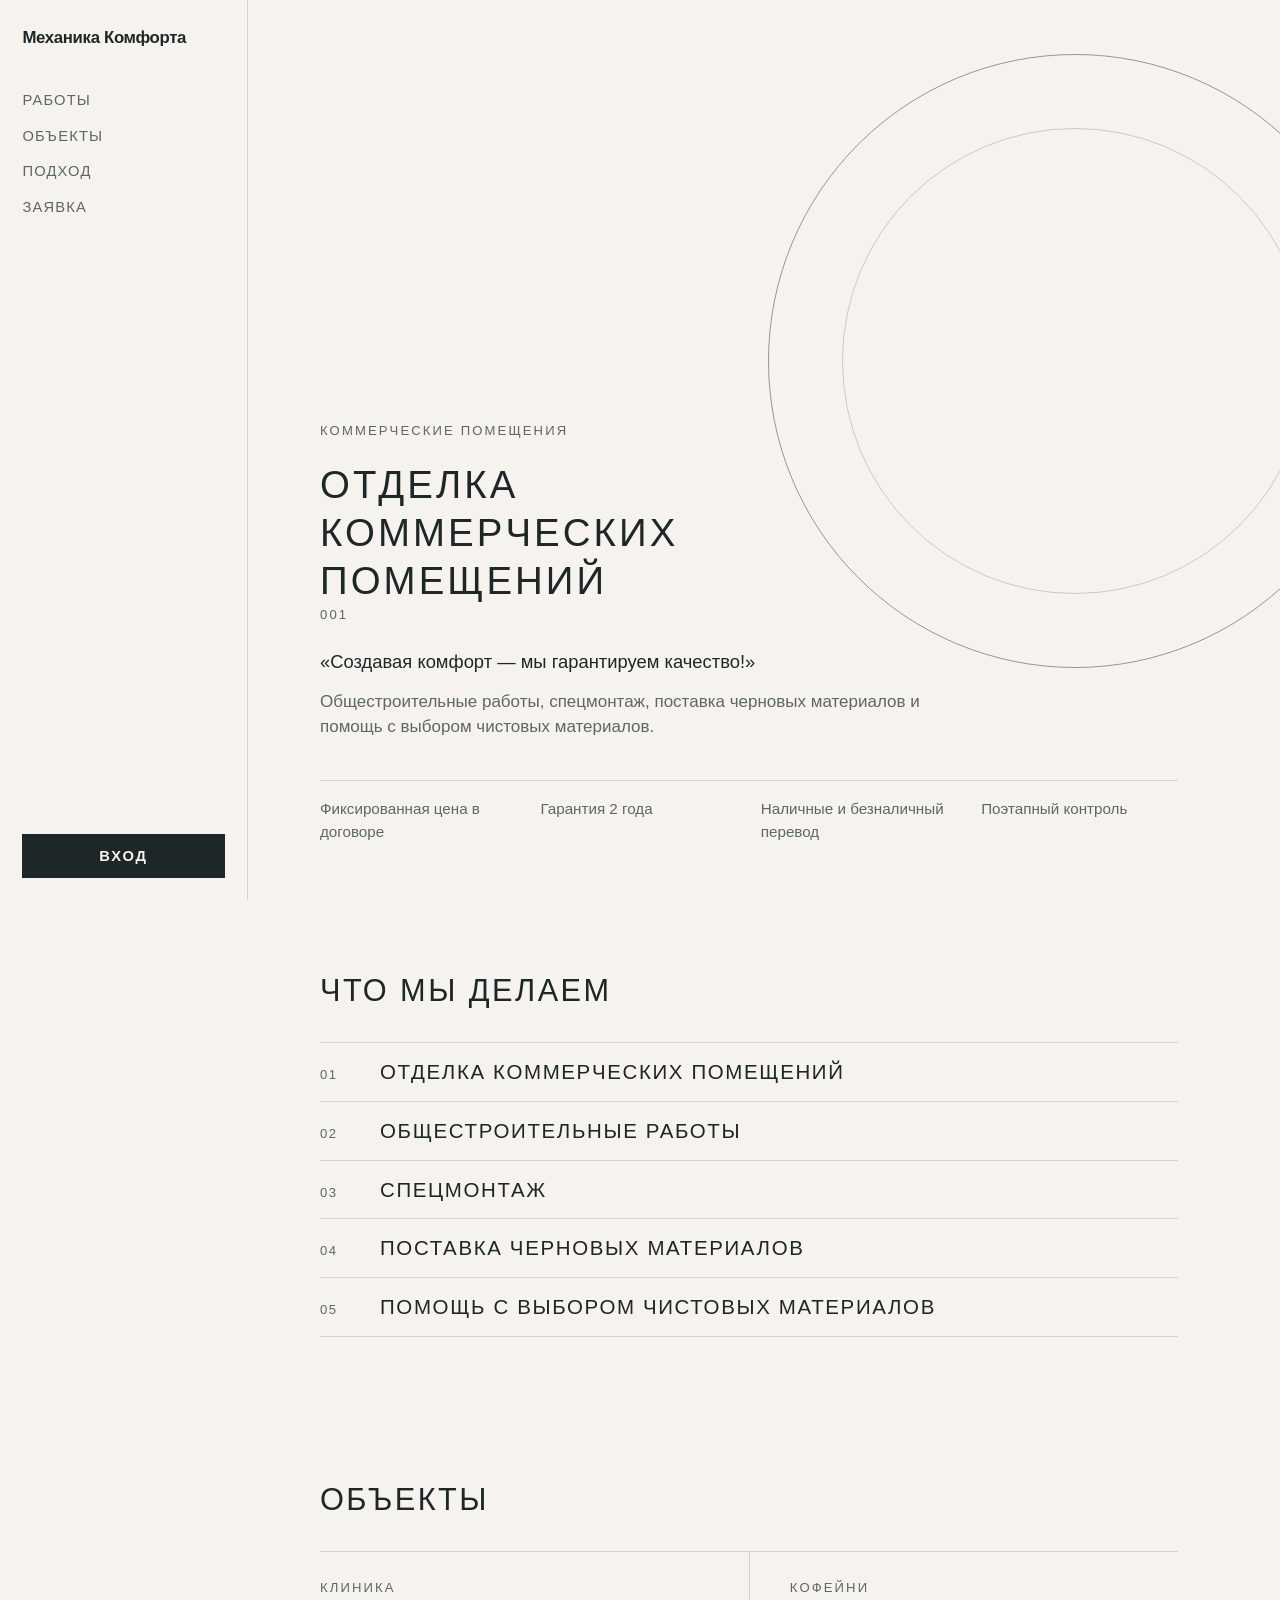
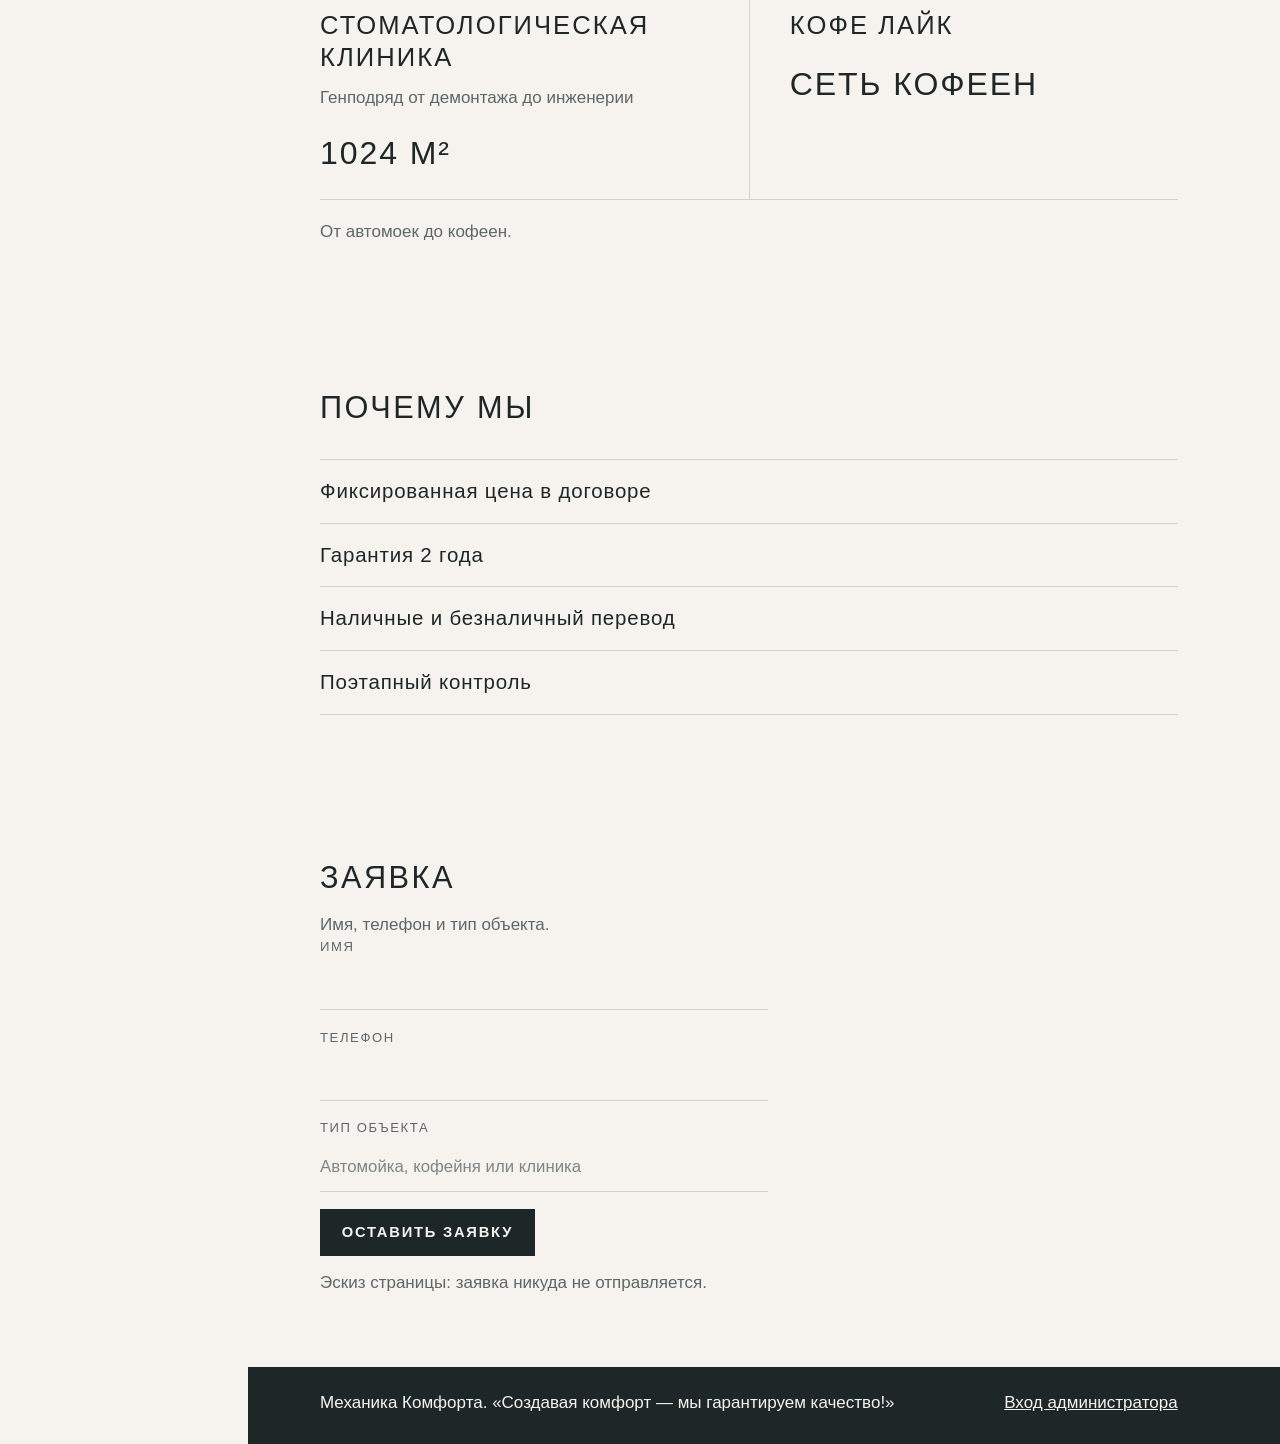
==== index.html @ b98e5987 "Add the Механика Комфорта landing and admin entrance." ====
<!DOCTYPE html>
<html lang="ru">
<head>
  <meta charset="utf-8">
  <meta name="viewport" content="width=device-width, initial-scale=1">
  <meta name="theme-color" content="#f6f3ee">
  <title>Механика Комфорта — коммерческая отделка</title>
  <meta name="description" content="Механика Комфорта: отделка коммерческих помещений, общестроительные работы, спецмонтаж, поставка черновых материалов и помощь с выбором чистовых материалов. Фиксированная цена в договоре, гарантия 2 года.">
  <link rel="stylesheet" href="site.css">
</head>
<body>
  <a class="skip" href="#main">К содержанию</a>
  <header class="rail">
    <a class="logo" href="index.html">Механика Комфорта</a>
    <nav aria-label="Разделы">
      <a href="#work">Работы</a>
      <a href="#cases">Объекты</a>
      <a href="#why">Подход</a>
      <a href="#request">Заявка</a>
    </nav>
    <a class="login" href="admin.html">Вход</a>
  </header>
  <main class="page" id="main">
    <section class="hero" aria-labelledby="hero-title">
      <div class="ring" aria-hidden="true"></div>
      <p class="kicker">Коммерческие помещения</p>
      <h1 id="hero-title">Отделка коммерческих помещений</h1>
      <p class="index">001</p>
      <p class="slogan">«Создавая комфорт — мы гарантируем качество!»</p>
      <p class="offer">Общестроительные работы, спецмонтаж, поставка черновых материалов и помощь с выбором чистовых материалов.</p>
      <ul class="trust">
        <li>Фиксированная цена в договоре</li>
        <li>Гарантия 2&nbsp;года</li>
        <li>Наличные и безналичный перевод</li>
        <li>Поэтапный контроль</li>
      </ul>
    </section>

    <section id="work" aria-labelledby="work-title">
      <h2 id="work-title">Что мы делаем</h2>
      <ol class="works">
        <li><span class="idx">01</span><h3>Отделка коммерческих помещений</h3></li>
        <li><span class="idx">02</span><h3>Общестроительные работы</h3></li>
        <li><span class="idx">03</span><h3>Спецмонтаж</h3></li>
        <li><span class="idx">04</span><h3>Поставка черновых материалов</h3></li>
        <li><span class="idx">05</span><h3>Помощь с выбором чистовых материалов</h3></li>
      </ol>
    </section>

    <section id="cases" aria-labelledby="cases-title">
      <h2 id="cases-title">Объекты</h2>
      <div class="case-row">
        <article>
          <p class="kicker">Клиника</p>
          <h3>Стоматологическая клиника</h3>
          <p class="case-note">Генподряд от демонтажа до инженерии</p>
          <p class="fact">1024&nbsp;м²</p>
        </article>
        <article>
          <p class="kicker">Кофейни</p>
          <h3>Кофе Лайк</h3>
          <p class="fact">Сеть кофеен</p>
        </article>
      </div>
      <p class="range">От автомоек до кофеен.</p>
    </section>

    <section id="why" aria-labelledby="why-title">
      <h2 id="why-title">Почему мы</h2>
      <ul class="why-list">
        <li>Фиксированная цена в договоре</li>
        <li>Гарантия 2&nbsp;года</li>
        <li>Наличные и безналичный перевод</li>
        <li>Поэтапный контроль</li>
      </ul>
    </section>

    <section id="request" aria-labelledby="request-title">
      <h2 id="request-title">Заявка</h2>
      <p class="lead">Имя, телефон и тип объекта.</p>
      <form id="lead">
        <div class="field">
          <label for="name">Имя</label>
          <input id="name" name="name" type="text" autocomplete="name" required maxlength="80">
        </div>
        <div class="field">
          <label for="phone">Телефон</label>
          <input id="phone" name="phone" type="tel" autocomplete="tel" inputmode="tel" required maxlength="20" spellcheck="false">
        </div>
        <div class="field">
          <label for="object-type">Тип объекта</label>
          <input id="object-type" name="object-type" type="text" required maxlength="80" placeholder="Автомойка, кофейня или клиника">
        </div>
        <button type="submit">Оставить заявку</button>
        <p class="form-note" id="form-note">Эскиз страницы: заявка никуда не отправляется.</p>
      </form>
    </section>
  </main>
  <footer class="foot">
    <p>Механика Комфорта. «Создавая комфорт — мы гарантируем качество!»</p>
    <p><a href="admin.html">Вход администратора</a></p>
  </footer>
  <script>
    document.getElementById("lead").addEventListener("submit", function (event) {
      event.preventDefault();
    });
  </script>
</body>
</html>
---- site.css ----
:root {
  --ink: #1e2727;
  --paper: #f6f3ee;
  --muted: #5d6767;
  --line: rgba(30, 39, 39, 0.16);
  --rail: 15.5rem;
  --sans: "Segoe UI", "Helvetica Neue", Arial, "Liberation Sans", "Noto Sans", sans-serif;
}

*,
*::before,
*::after {
  box-sizing: border-box;
}

html {
  scroll-behavior: smooth;
}

@media (prefers-reduced-motion: reduce) {
  html { scroll-behavior: auto; }
}

body {
  margin: 0;
  background: var(--paper);
  color: var(--ink);
  font-family: var(--sans);
  font-size: 1.0625rem;
  font-weight: 400;
  line-height: 1.5;
}

a {
  color: inherit;
}

:focus-visible {
  outline: 2px solid var(--ink);
  outline-offset: 3px;
}

.skip {
  position: absolute;
  left: 1rem;
  top: -4rem;
  z-index: 20;
  background: var(--ink);
  color: var(--paper);
  padding: 0.5rem 0.8rem;
  text-decoration: none;
}

.skip:focus {
  top: 0.5rem;
}

.rail {
  position: fixed;
  inset: 0 auto 0 0;
  z-index: 5;
  display: flex;
  flex-direction: column;
  width: var(--rail);
  padding: 1.75rem 1.4rem 1.4rem;
  background: var(--paper);
  border-right: 1px solid var(--line);
}

.logo {
  font-size: 1.05rem;
  font-weight: 600;
  letter-spacing: -0.02em;
  line-height: 1.25;
  text-decoration: none;
}

.rail nav {
  display: flex;
  flex-direction: column;
  gap: 0.85rem;
  margin-top: 2.5rem;
}

.rail nav a {
  color: var(--muted);
  font-size: 0.92rem;
  letter-spacing: 0.08em;
  text-decoration: none;
  text-transform: uppercase;
}

.rail nav a:hover {
  color: var(--ink);
}

.login {
  margin-top: auto;
  display: inline-flex;
  align-items: center;
  justify-content: center;
  min-height: 2.75rem;
  padding: 0.55rem 1rem;
  border: 1px solid var(--ink);
  background: var(--ink);
  color: var(--paper);
  font-size: 0.92rem;
  font-weight: 600;
  letter-spacing: 0.12em;
  text-decoration: none;
  text-transform: uppercase;
}

.login:hover {
  background: #000;
}

.page {
  margin-left: var(--rail);
}

.hero {
  position: relative;
  min-height: 100vh;
  display: flex;
  flex-direction: column;
  justify-content: flex-end;
  padding: 6rem 8vw 3.5rem 4.5rem;
  overflow: hidden;
}

.ring {
  position: absolute;
  right: -8vw;
  top: 6vh;
  width: min(72vh, 48vw);
  height: min(72vh, 48vw);
  border: 1px solid rgba(30, 39, 39, 0.45);
  border-radius: 50%;
  pointer-events: none;
}

.ring::after {
  content: "";
  position: absolute;
  inset: 12%;
  border: 1px solid rgba(30, 39, 39, 0.2);
  border-radius: 50%;
}

.kicker,
.index {
  margin: 0;
  color: var(--muted);
  font-size: 0.82rem;
  letter-spacing: 0.16em;
  text-transform: uppercase;
}

h1, h2, h3 {
  margin: 0;
  font-weight: 500;
  letter-spacing: 0.08em;
  line-height: 1.25;
  text-transform: uppercase;
}

h1 {
  position: relative;
  z-index: 1;
  max-width: 11em;
  margin-top: 1.25rem;
  font-size: clamp(1.7rem, 3vw, 2.7rem);
}

.slogan {
  position: relative;
  z-index: 1;
  max-width: 36rem;
  margin: 1.5rem 0 0;
  font-size: 1.15rem;
  text-transform: none;
  letter-spacing: 0;
}

.offer {
  position: relative;
  z-index: 1;
  max-width: 38rem;
  margin: 0.8rem 0 0;
  color: var(--muted);
}

.trust {
  position: relative;
  z-index: 1;
  display: grid;
  grid-template-columns: 1fr 1fr;
  gap: 0.8rem 1.5rem;
  margin: 2.5rem 0 0;
  padding: 1.1rem 0 0;
  border-top: 1px solid var(--line);
  list-style: none;
}

.trust li {
  color: var(--muted);
  font-size: 0.95rem;
}

section {
  padding: 4.5rem 8vw 4.5rem 4.5rem;
  scroll-margin-top: 1rem;
}

h2 {
  font-size: clamp(1.45rem, 2.4vw, 2.15rem);
}

.works,
.why-list {
  list-style: none;
  margin: 2rem 0 0;
  padding: 0;
}

.works li,
.why-list li {
  display: grid;
  grid-template-columns: 3rem minmax(0, 1fr);
  gap: 0.75rem;
  align-items: baseline;
  padding: 1rem 0;
  border-top: 1px solid var(--line);
}

.works li:last-child,
.why-list li:last-child {
  border-bottom: 1px solid var(--line);
}

.idx {
  color: var(--muted);
  font-size: 0.82rem;
  letter-spacing: 0.12em;
}

.works h3,
.why-list li {
  font-size: clamp(1.05rem, 1.6vw, 1.35rem);
}

.why-list li {
  display: block;
  letter-spacing: 0.04em;
  text-transform: none;
  font-weight: 500;
}

.case-row {
  display: grid;
  margin-top: 2rem;
  border-top: 1px solid var(--line);
}

.case-row article {
  padding: 1.6rem 0 1.4rem;
  border-bottom: 1px solid var(--line);
}

.case-row h3 {
  max-width: 14em;
  margin-top: 0.8rem;
  font-size: clamp(1.35rem, 2vw, 1.9rem);
}

.case-note,
.fact,
.range,
.lead,
.form-note {
  color: var(--muted);
}

.case-note {
  max-width: 22rem;
  margin: 0.7rem 0 0;
}

.fact {
  margin: 1.1rem 0 0;
  color: var(--ink);
  font-size: clamp(1.6rem, 2.5vw, 2.2rem);
  font-weight: 500;
  letter-spacing: 0.06em;
  text-transform: uppercase;
}

.range {
  margin: 1.2rem 0 0;
}

.field {
  margin: 0 0 1.1rem;
}

label {
  display: block;
  margin-bottom: 0.3rem;
  color: var(--muted);
  font-size: 0.82rem;
  letter-spacing: 0.12em;
  text-transform: uppercase;
}

input {
  width: 100%;
  max-width: 28rem;
  padding: 0.7rem 0;
  border: 0;
  border-bottom: 1px solid var(--line);
  border-radius: 0;
  background: transparent;
  color: var(--ink);
  font: inherit;
  font-size: 1.05rem;
}

input:focus {
  border-bottom-color: var(--ink);
}

input::placeholder {
  color: #7d8686;
}

button,
.ghost {
  min-height: 2.9rem;
  padding: 0.7rem 1.3rem;
  border: 1px solid var(--ink);
  background: var(--ink);
  color: var(--paper);
  font: inherit;
  font-size: 0.92rem;
  font-weight: 600;
  letter-spacing: 0.12em;
  text-transform: uppercase;
  cursor: pointer;
}

button:hover,
.ghost:hover {
  background: #000;
}

.form-note,
.lead {
  max-width: 32rem;
  margin: 0.9rem 0 0;
}

.door {
  min-height: 100vh;
  display: flex;
  flex-direction: column;
  justify-content: center;
  padding: 6rem 8vw 4rem 4.5rem;
}

.door h1 {
  max-width: 12em;
}

.foot {
  display: flex;
  flex-wrap: wrap;
  justify-content: space-between;
  gap: 0.8rem 2rem;
  margin-left: var(--rail);
  padding: 1.4rem 8vw 1.8rem 4.5rem;
  background: var(--ink);
  color: #f6f3ee;
}

.foot p {
  margin: 0;
  max-width: 36rem;
}

.foot a {
  color: #f6f3ee;
}

@media (min-width: 900px) {
  .trust {
    grid-template-columns: repeat(4, minmax(0, 1fr));
  }

  .case-row {
    grid-template-columns: 1fr 1fr;
  }

  .case-row article:first-child {
    padding-right: 2.5rem;
  }

  .case-row article:last-child {
    padding-left: 2.5rem;
    border-left: 1px solid var(--line);
  }
}

@media (max-width: 800px) {
  .rail {
    position: sticky;
    top: 0;
    flex-direction: row;
    align-items: center;
    justify-content: space-between;
    width: auto;
    height: 4.25rem;
    padding: 0 1rem;
  }

  .rail nav {
    display: none;
  }

  .login {
    margin-top: 0;
  }

  .page,
  .foot {
    margin-left: 0;
  }

  .hero,
  section,
  .door,
  .foot {
    padding-left: 1.15rem;
    padding-right: 1.15rem;
  }

  .hero {
    min-height: calc(100svh - 4.25rem);
    padding-top: 2.5rem;
    justify-content: flex-start;
  }

  .ring {
    position: relative;
    right: auto;
    top: auto;
    width: min(68vw, 16rem);
    height: min(68vw, 16rem);
    margin: 1.5rem 0 0;
  }

  .trust {
    grid-template-columns: 1fr;
  }
}

@media (forced-colors: active) {
  .login,
  button {
    border: 1px solid ButtonText;
  }
}
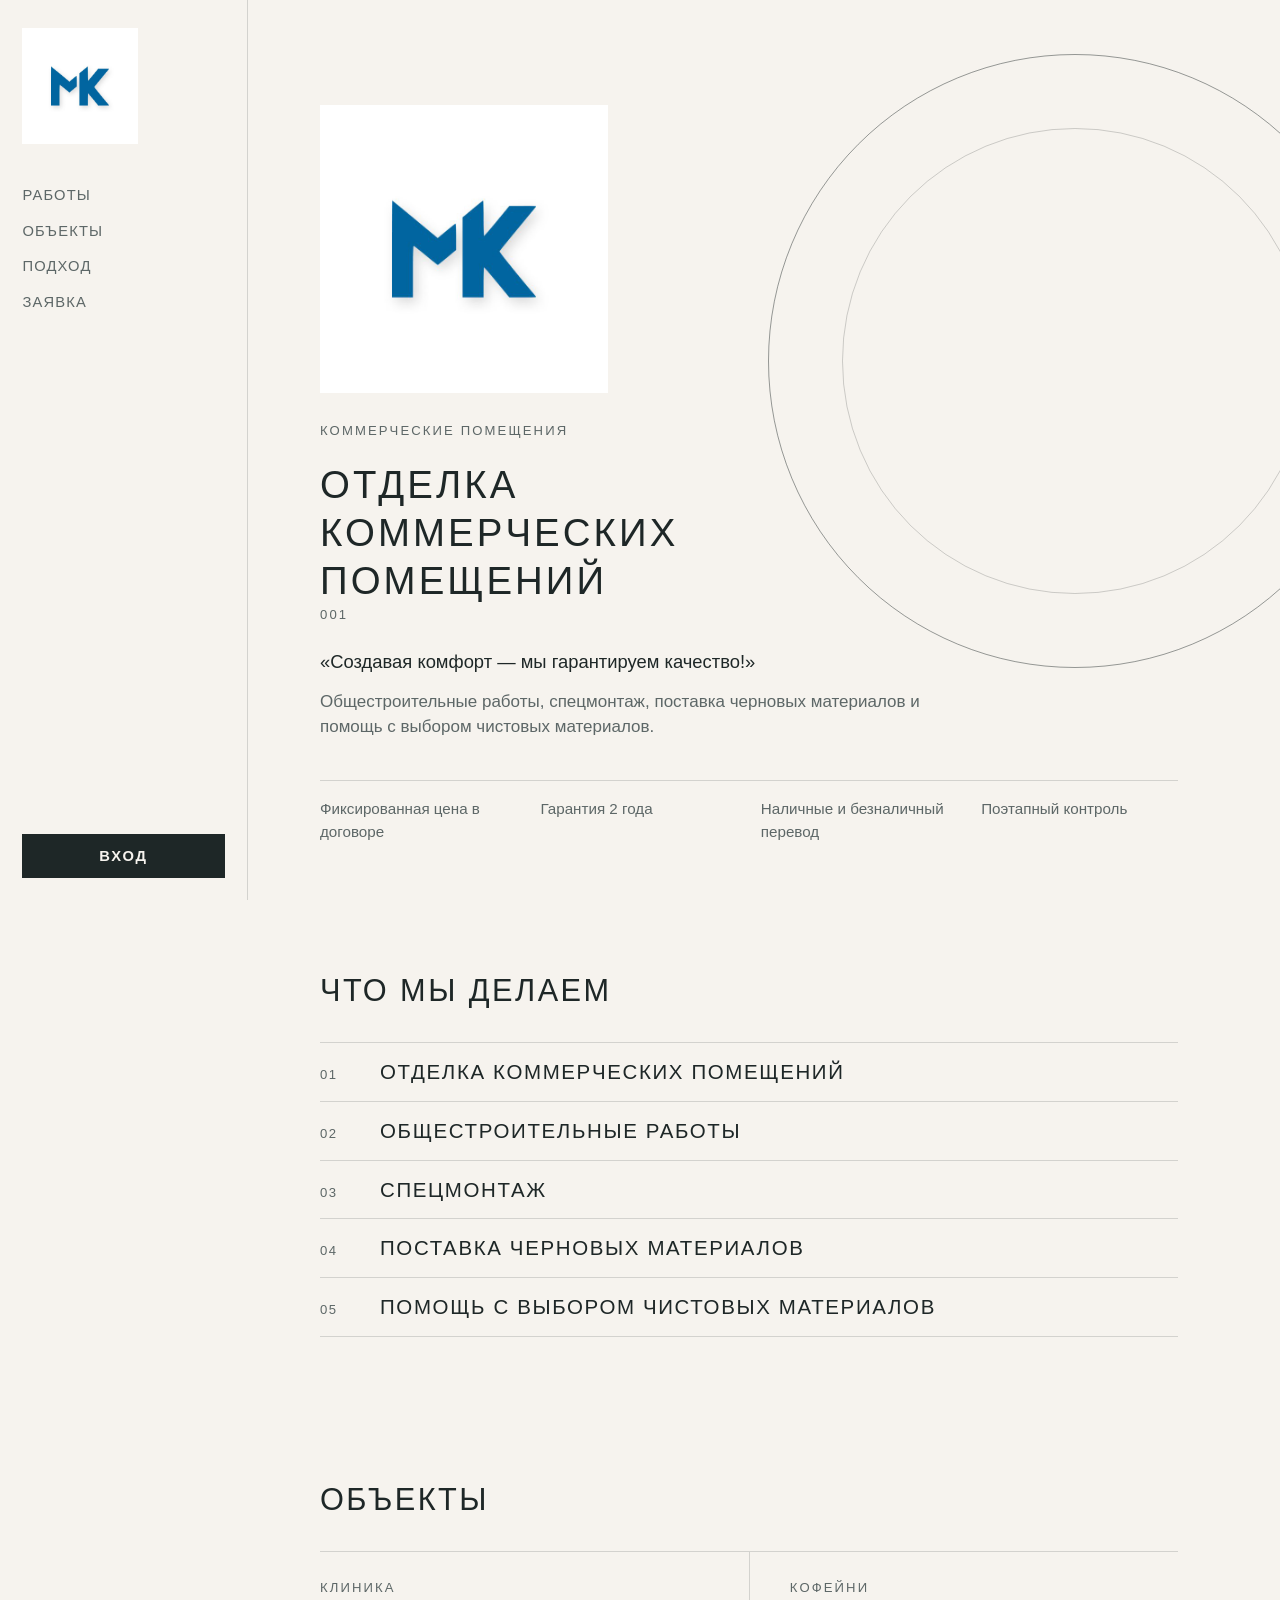
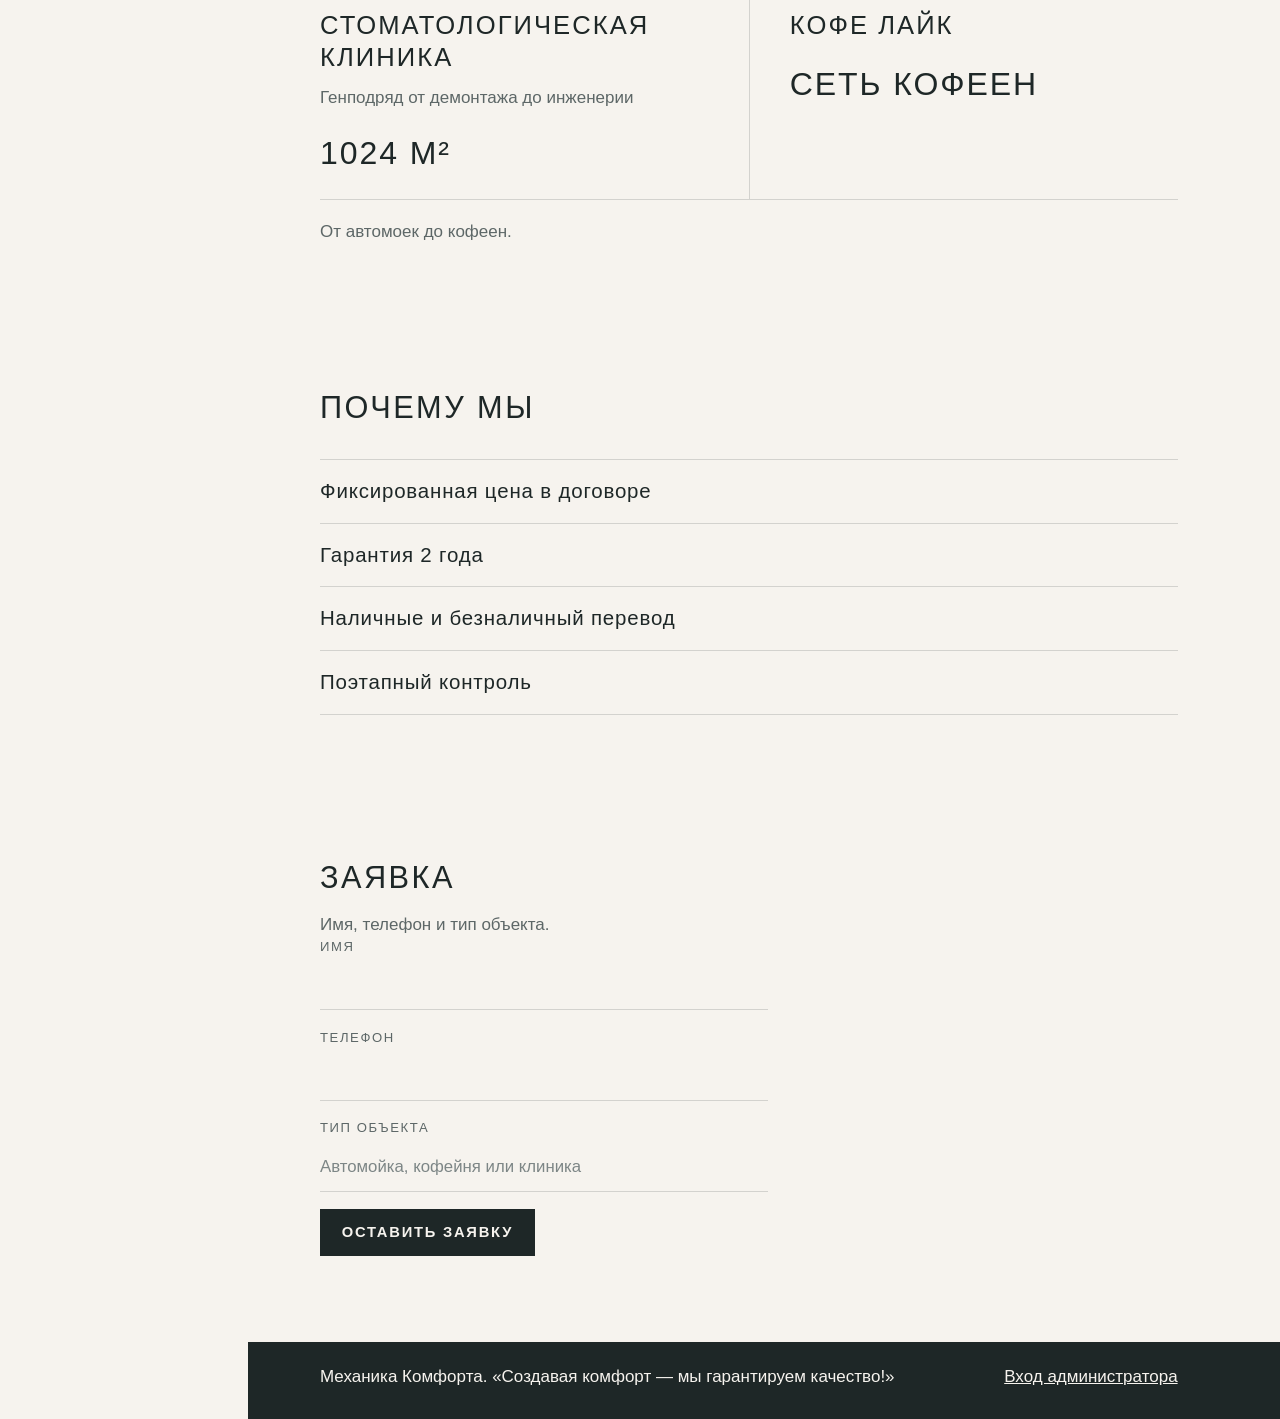
==== commit 11707457: "Put the MK mark on the site. The mark is the company file, unchanged, in the header, on the first sc" ====
--- a/index.html
+++ b/index.html
@@ -5,13 +5,14 @@
   <meta name="viewport" content="width=device-width, initial-scale=1">
   <meta name="theme-color" content="#f6f3ee">
   <title>Механика Комфорта — коммерческая отделка</title>
+  <link rel="icon" href="logo.jpg" type="image/jpeg">
   <meta name="description" content="Механика Комфорта: отделка коммерческих помещений, общестроительные работы, спецмонтаж, поставка черновых материалов и помощь с выбором чистовых материалов. Фиксированная цена в договоре, гарантия 2 года.">
   <link rel="stylesheet" href="site.css">
 </head>
 <body>
   <a class="skip" href="#main">К содержанию</a>
   <header class="rail">
-    <a class="logo" href="index.html">Механика Комфорта</a>
+    <a class="logo" href="index.html"><img src="logo.jpg" alt="Механика Комфорта"></a>
     <nav aria-label="Разделы">
       <a href="#work">Работы</a>
       <a href="#cases">Объекты</a>
@@ -23,6 +24,7 @@
   <main class="page" id="main">
     <section class="hero" aria-labelledby="hero-title">
       <div class="ring" aria-hidden="true"></div>
+      <img class="hero-mark" src="logo.jpg" alt="">
       <p class="kicker">Коммерческие помещения</p>
       <h1 id="hero-title">Отделка коммерческих помещений</h1>
       <p class="index">001</p>
@@ -85,14 +87,14 @@
         </div>
         <div class="field">
           <label for="phone">Телефон</label>
-          <input id="phone" name="phone" type="tel" autocomplete="tel" inputmode="tel" required maxlength="20" spellcheck="false">
+          <input id="phone" name="phone" type="tel" autocomplete="tel" inputmode="tel" required maxlength="40" spellcheck="false">
         </div>
         <div class="field">
           <label for="object-type">Тип объекта</label>
           <input id="object-type" name="object-type" type="text" required maxlength="80" placeholder="Автомойка, кофейня или клиника">
         </div>
         <button type="submit">Оставить заявку</button>
-        <p class="form-note" id="form-note">Эскиз страницы: заявка никуда не отправляется.</p>
+        <p class="form-note" id="form-note" role="status"></p>
       </form>
     </section>
   </main>
@@ -103,6 +105,31 @@
   <script>
     document.getElementById("lead").addEventListener("submit", function (event) {
       event.preventDefault();
+      var note = document.getElementById("form-note");
+      note.textContent = "";
+      fetch("/api/leads", {
+        method: "POST",
+        headers: { "Content-Type": "application/json" },
+        body: JSON.stringify({
+          name: document.getElementById("name").value,
+          phone: document.getElementById("phone").value,
+          objectType: document.getElementById("object-type").value,
+          source: "site"
+        })
+      }).then(function (response) {
+        if (response.status === 201) {
+          document.getElementById("lead").reset();
+          note.textContent = "Заявку записали.";
+          return;
+        }
+        return response.json().then(function (body) {
+          note.textContent = body.error === "phone"
+            ? "Нужен телефон из 10–15 цифр."
+            : "Проверьте имя, телефон и тип объекта.";
+        });
+      }).catch(function () {
+        note.textContent = "Не удалось записать заявку. Попробуйте ещё раз.";
+      });
     });
   </script>
 </body>
--- a/site.css
+++ b/site.css
@@ -11,6 +11,10 @@
 *::before,
 *::after {
   box-sizing: border-box;
+}
+
+[hidden] {
+  display: none !important;
 }
 
 html {
@@ -68,11 +72,29 @@
 }
 
 .logo {
-  font-size: 1.05rem;
-  font-weight: 600;
-  letter-spacing: -0.02em;
-  line-height: 1.25;
+  display: block;
+  line-height: 0;
   text-decoration: none;
+}
+
+.logo img,
+.hero-mark {
+  display: block;
+  width: auto;
+  height: auto;
+  max-width: 100%;
+  background: transparent;
+  box-shadow: none;
+  filter: none;
+}
+
+.logo img {
+  width: 7.25rem;
+}
+
+.hero-mark {
+  width: min(18rem, 70%);
+  margin: 0 0 1.75rem;
 }
 
 .rail nav {
@@ -464,6 +486,77 @@
   }
 }
 
+.crm {
+  padding: 4.5rem 8vw 4rem 4.5rem;
+}
+
+.crm h1 {
+  max-width: 14em;
+}
+
+.crm h2 {
+  margin-top: 2.4rem;
+}
+
+.table-wrap {
+  overflow-x: auto;
+  margin-top: 1rem;
+}
+
+table {
+  width: 100%;
+  min-width: 36rem;
+  border-collapse: collapse;
+}
+
+th,
+td {
+  padding: 0.85rem 1rem 0.85rem 0;
+  border-bottom: 1px solid var(--line);
+  text-align: left;
+  font-weight: 400;
+  letter-spacing: 0;
+  text-transform: none;
+  vertical-align: top;
+}
+
+th {
+  color: var(--muted);
+  font-size: 0.78rem;
+  font-weight: 600;
+  letter-spacing: 0.12em;
+  text-transform: uppercase;
+}
+
+.who {
+  margin: 1rem 0 0;
+  color: var(--ink);
+}
+
+.logout {
+  margin-top: auto;
+}
+
+@media (max-width: 800px) {
+  .crm {
+    padding-left: 1.15rem;
+    padding-right: 1.15rem;
+  }
+
+  .logout {
+    margin-top: 0;
+  }
+}
+
+select {
+  font: inherit;
+  color: var(--ink);
+  background: transparent;
+  border: 0;
+  border-bottom: 1px solid var(--line);
+  min-height: 2.2rem;
+}
+
 @media (forced-colors: active) {
   .login,
   button {
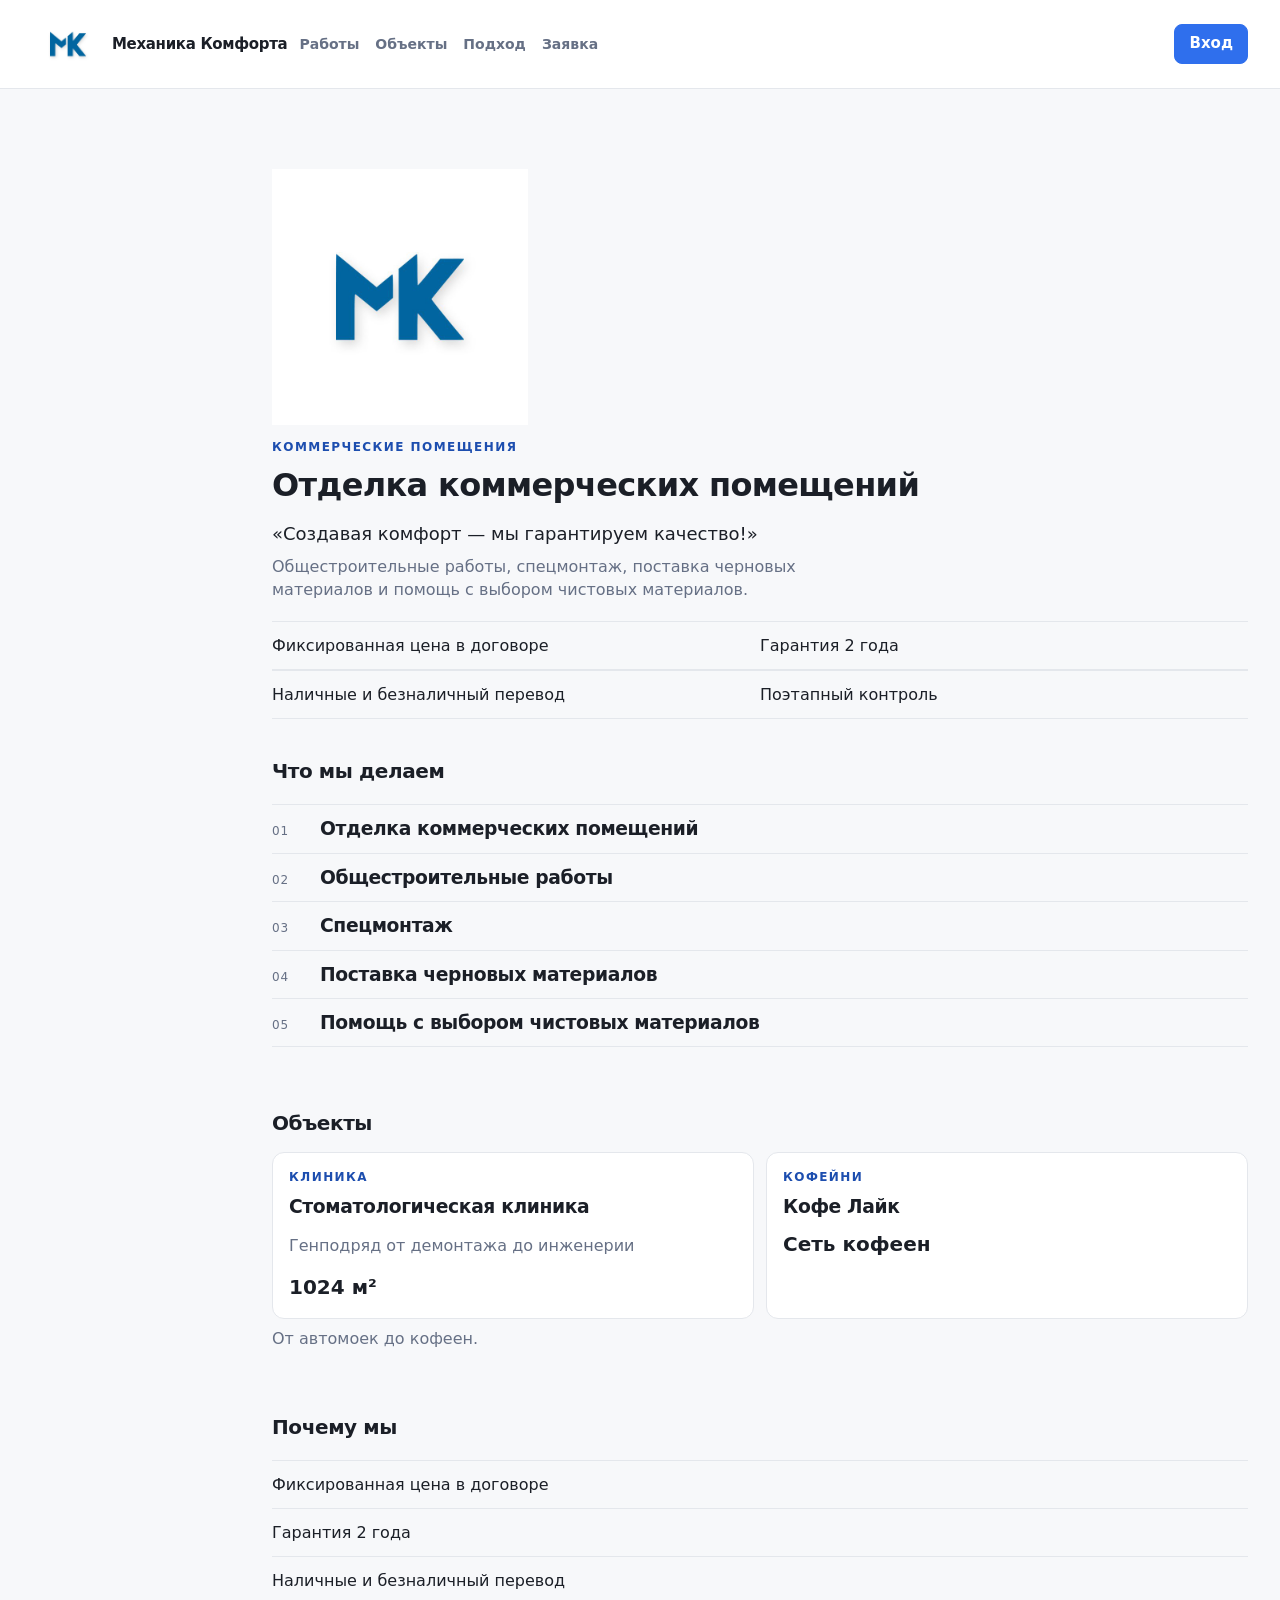
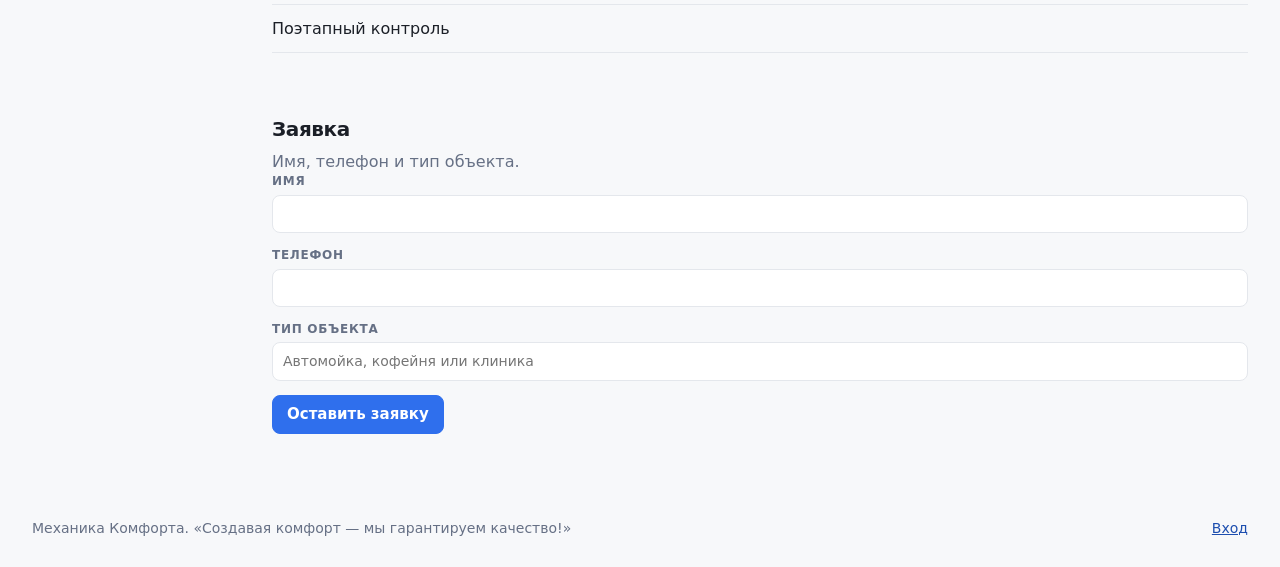
==== commit 007d5aca: "Publish the lead screens next to the existing API. The pages call the lead, price, photo, and sessio" ====
--- a/index.html
+++ b/index.html
@@ -3,42 +3,44 @@
 <head>
   <meta charset="utf-8">
   <meta name="viewport" content="width=device-width, initial-scale=1">
-  <meta name="theme-color" content="#f6f3ee">
+  <meta name="theme-color" content="#ffffff">
   <title>Механика Комфорта — коммерческая отделка</title>
+  <meta name="description" content="Механика Комфорта: отделка коммерческих помещений, общестроительные работы, спецмонтаж, поставка черновых материалов и помощь с выбором чистовых материалов. Фиксированная цена в договоре, гарантия 2 года.">
   <link rel="icon" href="logo.jpg" type="image/jpeg">
-  <meta name="description" content="Механика Комфорта: отделка коммерческих помещений, общестроительные работы, спецмонтаж, поставка черновых материалов и помощь с выбором чистовых материалов. Фиксированная цена в договоре, гарантия 2 года.">
-  <link rel="stylesheet" href="site.css">
+  <link rel="stylesheet" href="css/app.css">
 </head>
 <body>
   <a class="skip" href="#main">К содержанию</a>
-  <header class="rail">
-    <a class="logo" href="index.html"><img src="logo.jpg" alt="Механика Комфорта"></a>
-    <nav aria-label="Разделы">
+  <header class="top">
+    <a class="brand" href="index.html">
+      <img src="logo.jpg" alt="" width="96" height="96">
+      <span>Механика Комфорта</span>
+    </a>
+    <button class="btn btn-ghost menu" type="button" id="menu" aria-expanded="false" aria-controls="site-nav">Меню</button>
+    <nav id="site-nav" aria-label="Разделы">
       <a href="#work">Работы</a>
       <a href="#cases">Объекты</a>
       <a href="#why">Подход</a>
       <a href="#request">Заявка</a>
     </nav>
-    <a class="login" href="admin.html">Вход</a>
+    <a class="login-link" href="login.html">Вход</a>
   </header>
-  <main class="page" id="main">
+  <main class="wrap" id="main">
     <section class="hero" aria-labelledby="hero-title">
-      <div class="ring" aria-hidden="true"></div>
       <img class="hero-mark" src="logo.jpg" alt="">
       <p class="kicker">Коммерческие помещения</p>
       <h1 id="hero-title">Отделка коммерческих помещений</h1>
-      <p class="index">001</p>
       <p class="slogan">«Создавая комфорт — мы гарантируем качество!»</p>
       <p class="offer">Общестроительные работы, спецмонтаж, поставка черновых материалов и помощь с выбором чистовых материалов.</p>
       <ul class="trust">
         <li>Фиксированная цена в договоре</li>
-        <li>Гарантия 2&nbsp;года</li>
+        <li>Гарантия 2 года</li>
         <li>Наличные и безналичный перевод</li>
         <li>Поэтапный контроль</li>
       </ul>
     </section>
 
-    <section id="work" aria-labelledby="work-title">
+    <section class="section" id="work" aria-labelledby="work-title">
       <h2 id="work-title">Что мы делаем</h2>
       <ol class="works">
         <li><span class="idx">01</span><h3>Отделка коммерческих помещений</h3></li>
@@ -49,88 +51,63 @@
       </ol>
     </section>
 
-    <section id="cases" aria-labelledby="cases-title">
+    <section class="section" id="cases" aria-labelledby="cases-title">
       <h2 id="cases-title">Объекты</h2>
       <div class="case-row">
-        <article>
+        <article class="case">
           <p class="kicker">Клиника</p>
           <h3>Стоматологическая клиника</h3>
-          <p class="case-note">Генподряд от демонтажа до инженерии</p>
-          <p class="fact">1024&nbsp;м²</p>
+          <p class="muted">Генподряд от демонтажа до инженерии</p>
+          <p class="fact">1024 м²</p>
         </article>
-        <article>
+        <article class="case">
           <p class="kicker">Кофейни</p>
           <h3>Кофе Лайк</h3>
           <p class="fact">Сеть кофеен</p>
         </article>
       </div>
-      <p class="range">От автомоек до кофеен.</p>
+      <p class="lead">От автомоек до кофеен.</p>
     </section>
 
-    <section id="why" aria-labelledby="why-title">
+    <section class="section" id="why" aria-labelledby="why-title">
       <h2 id="why-title">Почему мы</h2>
       <ul class="why-list">
         <li>Фиксированная цена в договоре</li>
-        <li>Гарантия 2&nbsp;года</li>
+        <li>Гарантия 2 года</li>
         <li>Наличные и безналичный перевод</li>
         <li>Поэтапный контроль</li>
       </ul>
     </section>
 
-    <section id="request" aria-labelledby="request-title">
+    <section class="section" id="request" aria-labelledby="request-title">
       <h2 id="request-title">Заявка</h2>
       <p class="lead">Имя, телефон и тип объекта.</p>
-      <form id="lead">
+      <form id="lead" novalidate>
         <div class="field">
           <label for="name">Имя</label>
-          <input id="name" name="name" type="text" autocomplete="name" required maxlength="80">
+          <input id="name" name="name" type="text" autocomplete="name" maxlength="80" required>
+          <p class="field-error" id="name-error" hidden></p>
         </div>
         <div class="field">
           <label for="phone">Телефон</label>
-          <input id="phone" name="phone" type="tel" autocomplete="tel" inputmode="tel" required maxlength="40" spellcheck="false">
+          <input id="phone" name="phone" type="tel" autocomplete="tel" inputmode="tel" maxlength="40" required spellcheck="false">
+          <p class="field-error" id="phone-error" hidden></p>
         </div>
         <div class="field">
           <label for="object-type">Тип объекта</label>
-          <input id="object-type" name="object-type" type="text" required maxlength="80" placeholder="Автомойка, кофейня или клиника">
+          <input id="object-type" name="objectType" type="text" maxlength="80" required placeholder="Автомойка, кофейня или клиника">
+          <p class="field-error" id="object-type-error" hidden></p>
         </div>
-        <button type="submit">Оставить заявку</button>
-        <p class="form-note" id="form-note" role="status"></p>
+        <button class="btn btn-primary" type="submit">Оставить заявку</button>
+        <p class="note" id="form-note" role="status" hidden></p>
       </form>
     </section>
   </main>
   <footer class="foot">
     <p>Механика Комфорта. «Создавая комфорт — мы гарантируем качество!»</p>
-    <p><a href="admin.html">Вход администратора</a></p>
+    <p><a href="login.html">Вход</a></p>
   </footer>
-  <script>
-    document.getElementById("lead").addEventListener("submit", function (event) {
-      event.preventDefault();
-      var note = document.getElementById("form-note");
-      note.textContent = "";
-      fetch("/api/leads", {
-        method: "POST",
-        headers: { "Content-Type": "application/json" },
-        body: JSON.stringify({
-          name: document.getElementById("name").value,
-          phone: document.getElementById("phone").value,
-          objectType: document.getElementById("object-type").value,
-          source: "site"
-        })
-      }).then(function (response) {
-        if (response.status === 201) {
-          document.getElementById("lead").reset();
-          note.textContent = "Заявку записали.";
-          return;
-        }
-        return response.json().then(function (body) {
-          note.textContent = body.error === "phone"
-            ? "Нужен телефон из 10–15 цифр."
-            : "Проверьте имя, телефон и тип объекта.";
-        });
-      }).catch(function () {
-        note.textContent = "Не удалось записать заявку. Попробуйте ещё раз.";
-      });
-    });
-  </script>
+  <script type="module" src="js/landing.js"></script>
+  <noscript><p class="wrap">Чтобы отправить заявку, включите JavaScript.</p></noscript>
 </body>
 </html>
--- a/css/app.css
+++ b/css/app.css
@@ -0,0 +1,1006 @@
+:root {
+  --bg: #f7f8fa;
+  --surface: #ffffff;
+  --border: #e4e7ec;
+  --text: #1b1f27;
+  --text-muted: #667085;
+  --accent: #2f6fed;
+  --accent-ink: #1d4eaf;
+  --accent-soft: #e8f0fe;
+  --success: #12a150;
+  --success-ink: #0d6b36;
+  --success-soft: #e7f6ee;
+  --warning: #e8a100;
+  --warning-ink: #8a5b00;
+  --warning-soft: #fff6db;
+  --danger: #d92d20;
+  --danger-soft: #fff4f2;
+  --info: #0e7db8;
+  --info-ink: #0b5e86;
+  --info-soft: #e7f5fb;
+  --idle: #667085;
+  --idle-soft: #f2f4f7;
+  --shadow: 0 8px 24px rgba(27, 31, 39, 0.08);
+  --sans: "Segoe UI", system-ui, -apple-system, "Helvetica Neue", Arial, "Noto Sans", sans-serif;
+  --pad: 16px;
+  --control: 44px;
+  --radius: 8px;
+  --card: 12px;
+}
+
+*,
+*::before,
+*::after {
+  box-sizing: border-box;
+}
+
+[hidden] {
+  display: none !important;
+}
+
+html {
+  scroll-behavior: smooth;
+}
+
+@media (prefers-reduced-motion: reduce) {
+  html { scroll-behavior: auto; }
+  *, *::before, *::after {
+    animation-duration: 0.01ms !important;
+    animation-iteration-count: 1 !important;
+    transition-duration: 0.01ms !important;
+  }
+}
+
+body {
+  margin: 0;
+  background: var(--bg);
+  color: var(--text);
+  font-family: var(--sans);
+  font-size: 16px;
+  line-height: 1.45;
+}
+
+img {
+  max-width: 100%;
+  height: auto;
+}
+
+a {
+  color: var(--accent-ink);
+}
+
+:focus {
+  outline: none;
+}
+
+:focus-visible {
+  outline: 2px solid var(--accent);
+  outline-offset: 2px;
+}
+
+.skip {
+  position: absolute;
+  left: 16px;
+  top: -4rem;
+  z-index: 40;
+  background: var(--accent);
+  color: #fff;
+  padding: 8px 12px;
+  border-radius: var(--radius);
+  text-decoration: none;
+}
+
+.skip:focus {
+  top: 8px;
+}
+
+.brand {
+  display: flex;
+  align-items: center;
+  gap: 8px;
+  min-width: 0;
+  color: var(--text);
+  font-weight: 650;
+  letter-spacing: -0.02em;
+  text-decoration: none;
+}
+
+.brand img {
+  width: 4.5rem;
+  height: 4.5rem;
+  object-fit: contain;
+  background: #fff;
+}
+
+.brand span {
+  font-size: 15px;
+  line-height: 1.2;
+}
+
+.top,
+.bar {
+  display: flex;
+  align-items: center;
+  gap: 12px;
+  padding: 8px var(--pad);
+  background: var(--surface);
+  border-bottom: 1px solid var(--border);
+  position: sticky;
+  top: 0;
+  z-index: 10;
+}
+
+.top nav,
+.bar nav {
+  display: flex;
+  align-items: center;
+  gap: 16px;
+}
+
+.top nav a,
+.bar nav a {
+  color: var(--text-muted);
+  font-size: 14px;
+  font-weight: 600;
+  text-decoration: none;
+}
+
+.top nav a[aria-current="page"],
+.bar nav a[aria-current="page"],
+.top nav a:hover,
+.bar nav a:hover {
+  color: var(--text);
+}
+
+.menu {
+  margin-left: auto;
+}
+
+.top .login-link {
+  margin-left: auto;
+}
+
+.top nav {
+  display: none;
+}
+
+.top nav.is-open {
+  display: flex;
+  flex-direction: column;
+  align-items: stretch;
+  position: absolute;
+  top: 100%;
+  left: 0;
+  right: 0;
+  padding: 8px var(--pad) 16px;
+  background: var(--surface);
+  border-bottom: 1px solid var(--border);
+}
+
+.top nav.is-open a {
+  min-height: 44px;
+  display: flex;
+  align-items: center;
+}
+
+.wrap {
+  padding: var(--pad);
+  max-width: 1600px;
+}
+
+h1, h2, h3 {
+  margin: 0;
+  font-weight: 650;
+  letter-spacing: -0.02em;
+  line-height: 1.25;
+}
+
+h1 { font-size: 24px; }
+h2 { font-size: 20px; }
+
+.page-head {
+  display: flex;
+  flex-wrap: wrap;
+  align-items: center;
+  justify-content: space-between;
+  gap: 12px;
+}
+
+.page-actions {
+  display: flex;
+  flex-wrap: wrap;
+  gap: 8px;
+}
+
+.kicker {
+  margin: 0 0 8px;
+  color: var(--accent-ink);
+  font-size: 12px;
+  font-weight: 700;
+  letter-spacing: 0.12em;
+  text-transform: uppercase;
+}
+
+.muted,
+.lead {
+  color: var(--text-muted);
+}
+
+.lead {
+  max-width: 40rem;
+  margin: 8px 0 0;
+}
+
+.hero {
+  padding: 24px 0 8px;
+}
+
+.hero-mark {
+  width: min(16rem, 72%);
+  margin: 0 0 8px;
+  background: #fff;
+}
+
+.slogan {
+  margin: 16px 0 0;
+  font-size: 18px;
+}
+
+.offer {
+  max-width: 38rem;
+  margin: 8px 0 0;
+  color: var(--text-muted);
+}
+
+.trust,
+.works,
+.why-list {
+  list-style: none;
+  margin: 20px 0 0;
+  padding: 0;
+}
+
+.trust li,
+.why-list li,
+.works li {
+  padding: 12px 0;
+  border-top: 1px solid var(--border);
+}
+
+.works li {
+  display: grid;
+  grid-template-columns: 2.5rem minmax(0, 1fr);
+  gap: 8px;
+  align-items: baseline;
+}
+
+.works li:last-child,
+.why-list li:last-child,
+.trust li:last-child {
+  border-bottom: 1px solid var(--border);
+}
+
+.idx {
+  color: var(--text-muted);
+  font-size: 12px;
+  letter-spacing: 0.08em;
+}
+
+.section {
+  padding: 32px 0;
+}
+
+.case-row {
+  display: grid;
+  gap: 12px;
+  margin-top: 16px;
+}
+
+.case {
+  background: var(--surface);
+  border: 1px solid var(--border);
+  border-radius: var(--card);
+  padding: 16px;
+}
+
+.fact {
+  margin: 12px 0 0;
+  font-size: 20px;
+  font-weight: 650;
+}
+
+.foot {
+  display: flex;
+  flex-wrap: wrap;
+  justify-content: space-between;
+  gap: 8px 24px;
+  padding: 20px var(--pad) 28px;
+  color: var(--text-muted);
+  font-size: 14px;
+}
+
+.foot p { margin: 0; }
+
+.btn,
+button,
+.login-link {
+  display: inline-flex;
+  align-items: center;
+  justify-content: center;
+  gap: 8px;
+  min-height: var(--control);
+  padding: 8px 14px;
+  border: 1px solid var(--border);
+  border-radius: var(--radius);
+  background: var(--surface);
+  color: var(--text);
+  font: inherit;
+  font-size: 15px;
+  font-weight: 650;
+  text-decoration: none;
+  cursor: pointer;
+}
+
+.btn-primary,
+.login-link {
+  border-color: var(--accent);
+  background: var(--accent);
+  color: #fff;
+}
+
+.btn-primary:hover,
+.login-link:hover {
+  background: var(--accent-ink);
+  color: #fff;
+}
+
+.btn-text {
+  border-color: transparent;
+  background: transparent;
+  color: var(--accent-ink);
+}
+
+.btn-ghost {
+  background: transparent;
+}
+
+button:disabled,
+.btn:disabled {
+  opacity: 0.55;
+  cursor: not-allowed;
+}
+
+.btn.is-loading {
+  position: relative;
+  color: transparent;
+}
+
+.btn.is-loading::after {
+  content: "";
+  position: absolute;
+  width: 16px;
+  height: 16px;
+  border: 2px solid currentColor;
+  border-right-color: transparent;
+  border-radius: 50%;
+  color: #fff;
+  animation: spin 0.7s linear infinite;
+}
+
+.btn-ghost.is-loading::after,
+.btn-text.is-loading::after {
+  color: var(--accent);
+}
+
+@keyframes spin {
+  to { transform: rotate(360deg); }
+}
+
+.field {
+  margin: 0 0 14px;
+}
+
+label,
+.tools span,
+.file-label {
+  display: block;
+  margin-bottom: 4px;
+  color: var(--text-muted);
+  font-size: 12px;
+  font-weight: 700;
+  letter-spacing: 0.06em;
+  text-transform: uppercase;
+}
+
+input,
+select,
+textarea {
+  width: 100%;
+  min-height: var(--control);
+  padding: 8px 10px;
+  border: 1px solid var(--border);
+  border-radius: var(--radius);
+  background: var(--surface);
+  color: var(--text);
+  font: inherit;
+  font-size: 16px;
+}
+
+textarea {
+  min-height: 96px;
+  resize: vertical;
+}
+
+input.is-invalid,
+select.is-invalid,
+textarea.is-invalid {
+  border-color: var(--danger);
+}
+
+.field-error {
+  margin: 4px 0 0;
+  color: var(--danger);
+  font-size: 14px;
+}
+
+.password-row {
+  display: flex;
+  gap: 8px;
+}
+
+.password-row input {
+  flex: 1;
+}
+
+.door {
+  max-width: 28rem;
+  margin: 24px auto;
+  padding: 24px 16px 32px;
+  background: var(--surface);
+  border: 1px solid var(--border);
+  border-radius: var(--card);
+}
+
+.tools {
+  display: grid;
+  gap: 12px;
+  margin: 16px 0 8px;
+}
+
+.chips {
+  display: flex;
+  flex-wrap: wrap;
+  gap: 8px;
+  margin: 8px 0;
+}
+
+.chip {
+  display: inline-flex;
+  align-items: center;
+  gap: 6px;
+  min-height: 36px;
+  padding: 4px 8px 4px 10px;
+  border-radius: 999px;
+  background: var(--accent-soft);
+  color: var(--accent-ink);
+  font-size: 14px;
+}
+
+.chip button {
+  min-height: 32px;
+  min-width: 32px;
+  padding: 0 8px;
+  border: 0;
+  background: transparent;
+  color: inherit;
+}
+
+.banner,
+.note {
+  margin: 12px 0;
+  padding: 12px;
+  border-radius: var(--radius);
+  background: var(--surface);
+  border: 1px solid var(--border);
+}
+
+.banner {
+  display: flex;
+  flex-wrap: wrap;
+  align-items: center;
+  gap: 8px;
+  background: var(--danger-soft);
+  border-color: #f5c2c0;
+}
+
+.teaching {
+  background: var(--warning-soft);
+  border-color: #f5d98a;
+  color: var(--warning-ink);
+}
+
+.empty {
+  margin: 24px 0;
+  padding: 24px 16px;
+  background: var(--surface);
+  border: 1px dashed var(--border);
+  border-radius: var(--card);
+  text-align: center;
+}
+
+.skeleton span {
+  display: block;
+  height: 64px;
+  margin-bottom: 8px;
+  border-radius: var(--card);
+  background: linear-gradient(90deg, #eceff3 25%, #f7f8fa 37%, #eceff3 63%);
+  background-size: 400% 100%;
+  animation: shine 1.2s ease infinite;
+}
+
+@keyframes shine {
+  0% { background-position: 100% 0; }
+  100% { background-position: 0 0; }
+}
+
+.table-wrap {
+  overflow-x: auto;
+  background: var(--surface);
+  border: 1px solid var(--border);
+  border-radius: var(--card);
+}
+
+table {
+  width: 100%;
+  border-collapse: collapse;
+  font-size: 14px;
+}
+
+caption {
+  position: absolute;
+  width: 1px;
+  height: 1px;
+  overflow: hidden;
+  clip: rect(0 0 0 0);
+}
+
+th, td {
+  padding: 12px;
+  border-bottom: 1px solid var(--border);
+  text-align: left;
+  vertical-align: top;
+}
+
+th {
+  color: var(--text-muted);
+  font-size: 12px;
+  letter-spacing: 0.06em;
+  text-transform: uppercase;
+}
+
+tbody tr {
+  cursor: pointer;
+}
+
+tbody tr:hover {
+  background: #f4f7ff;
+}
+
+tr.is-fresh {
+  box-shadow: inset 3px 0 0 var(--accent);
+}
+
+.cell-name {
+  font-weight: 650;
+}
+
+.sub {
+  display: block;
+  margin-top: 2px;
+  color: var(--text-muted);
+  font-size: 12px;
+  font-weight: 500;
+}
+
+.num {
+  font-variant-numeric: tabular-nums;
+}
+
+.status {
+  display: inline-flex;
+  align-items: center;
+  gap: 6px;
+  padding: 2px 8px;
+  border-radius: 999px;
+  background: var(--idle-soft);
+  color: #475467;
+  font-size: 12px;
+  font-weight: 700;
+  white-space: nowrap;
+}
+
+.status::before {
+  content: "";
+  width: 8px;
+  height: 8px;
+  border-radius: 50%;
+  background: #98a2b3;
+}
+
+.status[data-tone="work"] { color: var(--accent-ink); background: var(--accent-soft); }
+.status[data-tone="work"]::before { background: var(--accent); }
+.status[data-tone="wait"] { color: var(--warning-ink); background: var(--warning-soft); }
+.status[data-tone="wait"]::before { background: var(--warning); }
+.status[data-tone="ok"] { color: var(--success-ink); background: var(--success-soft); }
+.status[data-tone="ok"]::before { background: var(--success); }
+.status[data-tone="info"] { color: var(--info-ink); background: var(--info-soft); }
+.status[data-tone="info"]::before { background: var(--info); }
+
+.call {
+  font-weight: 650;
+  text-decoration: none;
+}
+
+dialog {
+  width: min(36rem, calc(100% - 24px));
+  padding: 0;
+  border: 0;
+  border-radius: var(--card);
+  box-shadow: var(--shadow);
+}
+
+dialog::backdrop {
+  background: rgba(15, 17, 21, 0.45);
+}
+
+.dialog-body {
+  padding: 20px 16px 16px;
+}
+
+.dialog-actions {
+  display: flex;
+  flex-wrap: wrap;
+  gap: 8px;
+  margin-top: 16px;
+}
+
+.formats {
+  display: grid;
+  grid-template-columns: 1fr 1fr;
+  gap: 8px;
+  margin: 12px 0;
+  padding: 0;
+  list-style: none;
+}
+
+.formats button {
+  width: 100%;
+  min-height: 64px;
+  flex-direction: column;
+  gap: 2px;
+}
+
+.formats small {
+  font-size: 12px;
+  font-weight: 500;
+  color: var(--text-muted);
+}
+
+.drop {
+  padding: 16px;
+  border: 1px dashed var(--border);
+  border-radius: var(--card);
+  background: var(--bg);
+  text-align: center;
+}
+
+.drop.is-over {
+  border-color: var(--accent);
+  background: var(--accent-soft);
+}
+
+.lead-bar {
+  display: flex;
+  flex-wrap: wrap;
+  align-items: center;
+  justify-content: space-between;
+  gap: 12px;
+  position: sticky;
+  top: 5.75rem;
+  z-index: 4;
+  margin: 0 0 16px;
+  padding: 12px;
+  background: var(--surface);
+  border: 1px solid var(--border);
+  border-radius: var(--card);
+}
+
+.lead-layout {
+  display: grid;
+  gap: 16px;
+}
+
+.info,
+.panel,
+.estimate {
+  background: var(--surface);
+  border: 1px solid var(--border);
+  border-radius: var(--card);
+  padding: 16px;
+}
+
+.info dl {
+  display: grid;
+  grid-template-columns: 7.5rem minmax(0, 1fr);
+  gap: 8px 12px;
+  margin: 12px 0 0;
+}
+
+.info dt {
+  color: var(--text-muted);
+  font-size: 12px;
+  font-weight: 700;
+  letter-spacing: 0.04em;
+  text-transform: uppercase;
+}
+
+.info dd {
+  margin: 0;
+}
+
+.profile {
+  width: 72px;
+  height: 72px;
+  object-fit: cover;
+  border-radius: 50%;
+  border: 1px solid var(--border);
+  background: #fff;
+}
+
+.form-grid {
+  display: grid;
+  gap: 0 16px;
+}
+
+.estimate.is-teaching {
+  background: var(--warning-soft);
+  border-color: #f5d98a;
+}
+
+.photos {
+  display: flex;
+  flex-wrap: wrap;
+  gap: 8px;
+  margin-top: 8px;
+}
+
+.photos button {
+  padding: 0;
+  border: 0;
+  background: transparent;
+  min-height: 0;
+}
+
+.photos img,
+.viewer img {
+  width: 96px;
+  height: 96px;
+  object-fit: cover;
+  border-radius: var(--radius);
+  border: 1px solid var(--border);
+}
+
+.viewer img {
+  width: min(100%, 640px);
+  height: auto;
+}
+
+.toasts {
+  position: fixed;
+  top: 12px;
+  left: 50%;
+  transform: translateX(-50%);
+  z-index: 50;
+  display: flex;
+  flex-direction: column;
+  gap: 8px;
+  width: min(28rem, calc(100% - 24px));
+}
+
+.toast {
+  display: flex;
+  align-items: center;
+  justify-content: space-between;
+  gap: 12px;
+  padding: 12px;
+  border-radius: var(--radius);
+  background: var(--text);
+  color: #fff;
+  box-shadow: var(--shadow);
+}
+
+.toast p { margin: 0; }
+
+.toast .btn {
+  color: #fff;
+  border-color: transparent;
+}
+
+.account {
+  margin-top: 8px;
+  padding-top: 8px;
+  border-top: 1px solid var(--border);
+}
+
+@media (max-width: 599px) {
+  #create-open {
+    position: fixed;
+    right: 16px;
+    bottom: 16px;
+    z-index: 12;
+    min-width: 8.5rem;
+    box-shadow: var(--shadow);
+  }
+
+  body.has-save {
+    padding-bottom: 84px;
+  }
+
+  body.has-save #save {
+    position: fixed;
+    left: 16px;
+    right: 16px;
+    bottom: 16px;
+    z-index: 12;
+    width: auto;
+  }
+
+  table.leads thead {
+    position: absolute;
+    width: 1px;
+    height: 1px;
+    overflow: hidden;
+    clip: rect(0 0 0 0);
+  }
+
+  table.leads,
+  table.leads tbody,
+  table.leads tr,
+  table.leads td {
+    display: block;
+    width: auto;
+  }
+
+  .table-wrap {
+    background: transparent;
+    border: 0;
+  }
+
+  table.leads tr {
+    margin-bottom: 12px;
+    padding: 8px 12px 12px;
+    background: var(--surface);
+    border: 1px solid var(--border);
+    border-radius: var(--card);
+  }
+
+  table.leads td {
+    border: 0;
+    padding: 4px 0;
+  }
+
+  table.leads td::before {
+    content: attr(data-label);
+    display: block;
+    color: var(--text-muted);
+    font-size: 12px;
+    font-weight: 700;
+    letter-spacing: 0.04em;
+    text-transform: uppercase;
+  }
+
+  table.leads td.cell-name::before,
+  table.leads td.cell-actions::before {
+    display: none;
+  }
+
+  dialog {
+    width: 100%;
+    max-width: none;
+    height: 100%;
+    max-height: none;
+    border-radius: 0;
+  }
+}
+
+@media (min-width: 600px) {
+  :root { --pad: 24px; }
+  .tools {
+    grid-template-columns: repeat(2, minmax(0, 1fr));
+  }
+  .case-row {
+    grid-template-columns: 1fr 1fr;
+  }
+  .trust {
+    display: grid;
+    grid-template-columns: 1fr 1fr;
+  }
+  .trust li { border-bottom: 1px solid var(--border); }
+}
+
+@media (min-width: 1024px) {
+  :root {
+    --pad: 32px;
+    --control: 36px;
+  }
+
+  .menu { display: none; }
+
+  .top nav,
+  .top nav.is-open {
+    display: flex;
+    flex-direction: row;
+    position: static;
+    padding: 0;
+    border: 0;
+  }
+
+  .bar {
+    position: fixed;
+    inset: 0 auto 0 0;
+    width: 240px;
+    flex-direction: column;
+    align-items: stretch;
+    border-bottom: 0;
+    border-right: 1px solid var(--border);
+    padding: 20px 16px;
+  }
+
+  .bar nav {
+    flex-direction: column;
+    align-items: stretch;
+    margin-top: 24px;
+  }
+
+  .bar nav a {
+    min-height: 36px;
+  }
+
+  .bar-end { margin-top: auto; }
+
+  .wrap {
+    margin-left: 240px;
+  }
+
+  .tools {
+    grid-template-columns: 1.4fr repeat(4, minmax(0, 0.8fr));
+  }
+
+  .form-grid {
+    grid-template-columns: 1fr 1fr;
+  }
+
+  .span-2 { grid-column: 1 / -1; }
+
+  .lead-layout {
+    grid-template-columns: minmax(0, 1fr) 300px;
+    align-items: start;
+  }
+
+  .info { order: 2; }
+  .lead-main { order: 1; }
+
+  .lead-bar { top: 16px; }
+
+  input, select, textarea { font-size: 14px; }
+
+  .hero { padding-top: 48px; }
+  h1 { font-size: 32px; }
+}
+
+@media (forced-colors: active) {
+  .btn-primary,
+  .status {
+    border: 1px solid ButtonText;
+  }
+}
